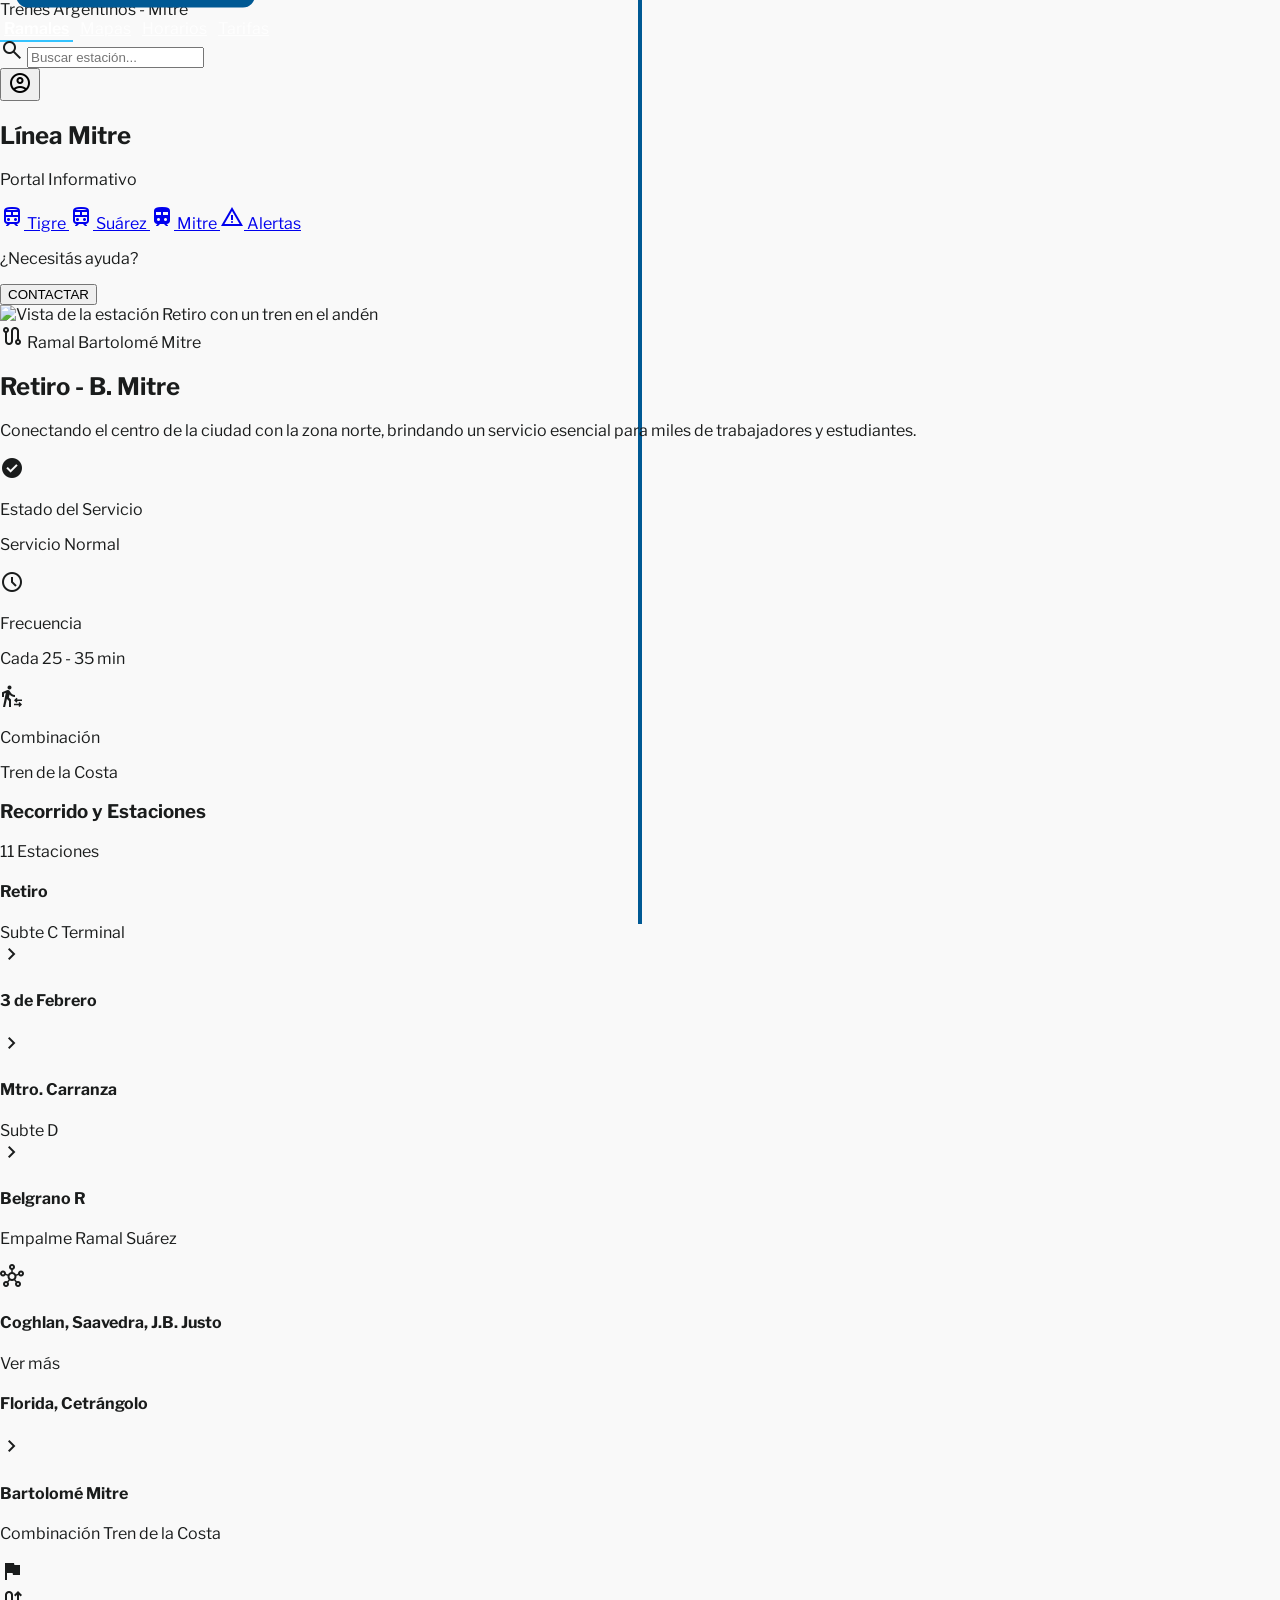
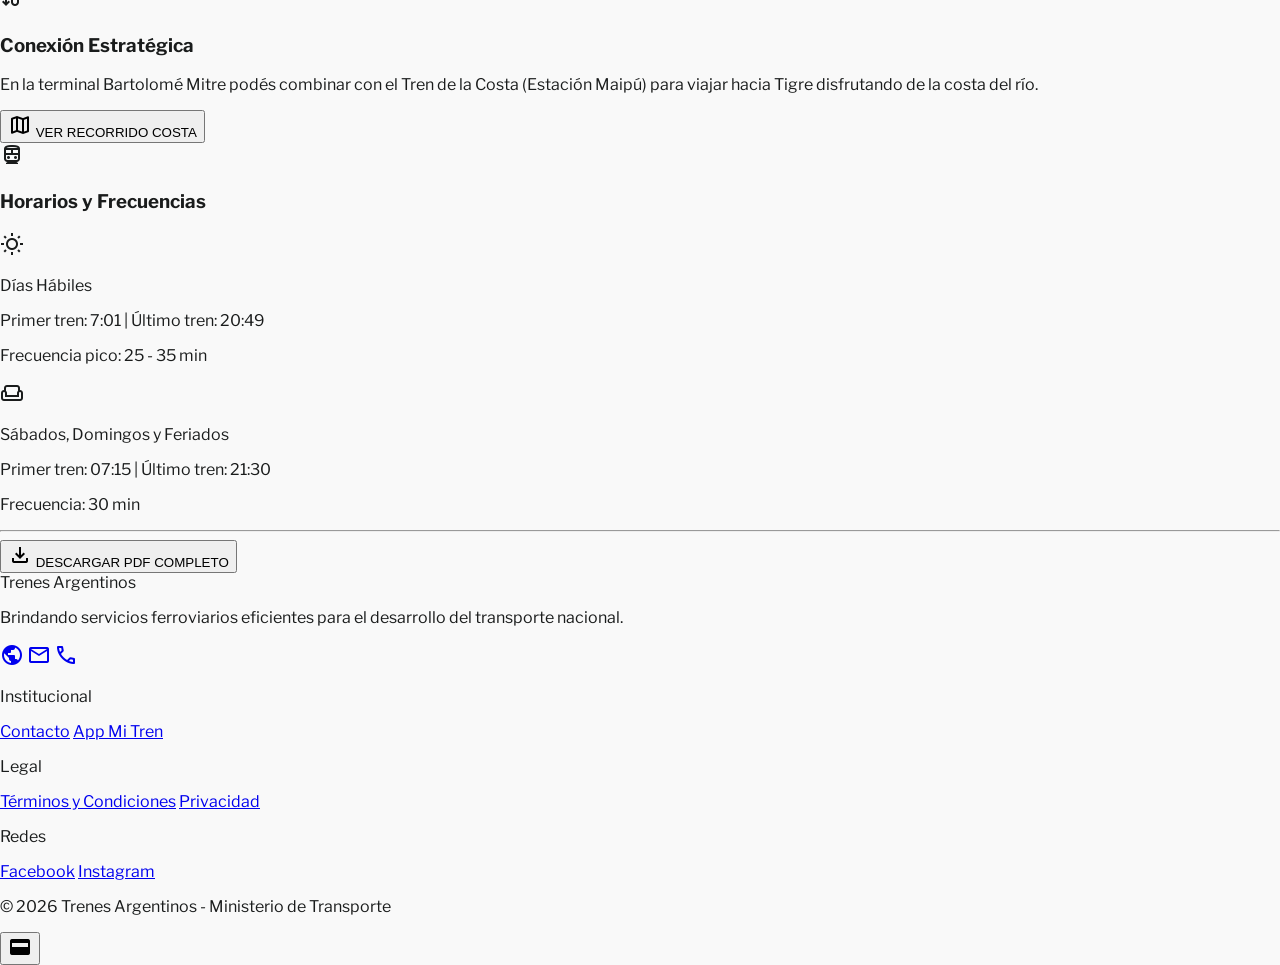
==== index.html @ c7ecccbd "Primer commit" ====
<!DOCTYPE html>
<html lang="es">
<head>
  <meta charset="utf-8">
  <meta content="width=device-width, initial-scale=1.0" name="viewport">
  <title>Ramal Bartolomé Mitre | Trenes Argentinos</title>
  <script src="https://cdn.tailwindcss.com?plugins=forms,container-queries"></script>
  <link href="https://fonts.googleapis.com/css2?family=Montserrat:wght@400;500;600;700;800&amp;family=Libre+Franklin:wght@400;500;600&amp;display=swap" rel="stylesheet">
  <link href="https://fonts.googleapis.com/css2?family=Material+Symbols+Outlined:wght,FILL@100..700,0..1&amp;display=swap" rel="stylesheet">
  <script id="tailwind-config">
    tailwind.config = {
      darkMode: "class",
      theme: {
        extend: {
          colors: {
            "surface-container-highest": "#e2e2e2",
            "surface-dim": "#dadada",
            "secondary-fixed-dim": "#78d1ff",
            "on-primary-container": "#ebf2ff",
            "surface-variant": "#e2e2e2",
            "secondary": "#006689",
            "on-secondary-container": "#004d69",
            "secondary-fixed": "#c3e8ff",
            "surface-container-lowest": "#ffffff",
            "on-tertiary-container": "#f1f0ff",
            "on-primary-fixed-variant": "#00497b",
            "surface-container-high": "#e8e8e8",
            "status-normal": "#2E7D32",
            "outline-variant": "#c0c7d2",
            "on-primary-fixed": "#001d35",
            "on-background": "#1a1c1c",
            "primary": "#005994",
            "on-tertiary-fixed-variant": "#3d4569",
            "on-secondary": "#ffffff",
            "background": "#f9f9f9",
            "on-primary": "#ffffff",
            "surface-bright": "#f9f9f9",
            "primary-fixed-dim": "#9ccaff",
            "tertiary-fixed": "#dde1ff",
            "inverse-surface": "#2f3131",
            "on-surface": "#1a1c1c",
            "background-alt": "#EEEEEE",
            "tertiary-fixed-dim": "#bdc4f0",
            "surface-tint": "#0062a1",
            "on-error-container": "#93000a",
            "surface": "#f9f9f9",
            "inverse-primary": "#9ccaff",
            "on-error": "#ffffff",
            "secondary-container": "#34c3fe",
            "inverse-on-surface": "#f1f1f1",
            "error": "#ba1a1a",
            "surface-container-low": "#f3f3f3",
            "tertiary": "#4c5479",
            "primary-fixed": "#d0e4ff",
            "on-tertiary": "#ffffff",
            "surface-container": "#eeeeee",
            "primary-container": "#0072bb",
            "on-secondary-fixed-variant": "#004d68",
            "error-container": "#ffdad6",
            "tertiary-container": "#646c93",
            "on-secondary-fixed": "#001e2c",
            "outline": "#717882",
            "on-tertiary-fixed": "#11193b",
            "status-alert": "#EE3D44",
            "on-surface-variant": "#404751",
            "status-warning": "#FFD700"
          },
          borderRadius: {
            DEFAULT: "0.25rem",
            lg: "0.5rem",
            xl: "0.75rem",
            full: "9999px"
          },
          spacing: {
            base: "8px",
            "margin-desktop": "32px",
            "container-max": "1200px",
            "margin-mobile": "16px",
            gutter: "24px"
          },
          fontFamily: {
            "label-md": ["Montserrat"],
            "body-md": ["Libre Franklin"],
            "headline-lg-mobile": ["Montserrat"],
            "label-sm": ["Montserrat"],
            "headline-md": ["Montserrat"],
            "body-lg": ["Libre Franklin"],
            "headline-lg": ["Montserrat"],
            "display-lg": ["Montserrat"]
          },
          fontSize: {
            "label-md": ["14px", { lineHeight: "20px", fontWeight: "600" }],
            "body-md": ["16px", { lineHeight: "24px", fontWeight: "400" }],
            "headline-lg-mobile": ["24px", { lineHeight: "32px", fontWeight: "700" }],
            "label-sm": ["12px", { lineHeight: "16px", fontWeight: "500" }],
            "headline-md": ["24px", { lineHeight: "32px", fontWeight: "600" }],
            "body-lg": ["18px", { lineHeight: "28px", fontWeight: "400" }],
            "headline-lg": ["32px", { lineHeight: "40px", fontWeight: "700" }],
            "display-lg": ["48px", { lineHeight: "56px", letterSpacing: "-0.02em", fontWeight: "700" }]
          }
        }
      }
    }
  </script>
  <link rel="stylesheet" href="styles.css">
</head>
<body class="bg-surface text-on-surface font-body-md">
  <a class="skip-link" href="#main-content">Saltar al contenido principal</a>
  <!-- TopAppBar -->
  <header role="banner" class="bg-primary dark:bg-on-primary-fixed fixed top-0 w-full z-50">
    <div class="flex justify-between items-center w-full px-margin-desktop max-w-container-max mx-auto h-16">
      <div class="flex items-center gap-8">
        <span class="text-label-md font-label-md font-bold text-on-primary">Trenes Argentinos - Mitre</span>
        <nav class="hidden md:flex gap-6" aria-label="Menú principal">
          <a class="nav-link nav-active text-on-primary font-medium transition-colors font-label-md text-label-md" href="index.html" aria-current="page">Ramales</a>
          <a class="nav-link text-on-primary/80 font-medium hover:text-secondary-container transition-colors font-label-md text-label-md" href="mapas.html">Mapas</a>
          <a class="nav-link text-on-primary/80 font-medium hover:text-secondary-container transition-colors font-label-md text-label-md" href="horarios.html">Horarios</a>
          <a class="nav-link text-on-primary/80 font-medium hover:text-secondary-container transition-colors font-label-md text-label-md" href="tarifas.html">Tarifas</a>
        </nav>
      </div>
      <div class="flex items-center gap-4">
        <form role="search" aria-label="Buscar estación" class="bg-white/10 rounded-lg px-3 py-1.5 flex items-center gap-2">
          <span class="material-symbols-outlined" aria-hidden="true">search</span>
          <label class="sr-only" for="search-input">Buscar estación</label>
          <input id="search-input" class="bg-transparent border-none text-on-primary placeholder-on-primary/60 text-label-sm focus:ring-0 w-32 md:w-48" placeholder="Buscar estación..." type="search">
        </form>
        <button type="button" class="text-on-primary cursor-pointer" aria-label="Abrir perfil">
          <span class="material-symbols-outlined" aria-hidden="true">account_circle</span>
        </button>
      </div>
    </div>
  </header>
  <div class="flex pt-16 min-h-screen">
    <!-- SideNavBar -->
    <aside aria-label="Panel lateral" class="hidden md:flex flex-col w-64 h-[calc(100vh-64px)] p-base sticky top-16 bg-surface dark:bg-surface-dim border-r border-outline-variant">
      <div class="mb-8 px-4 pt-4">
        <h2 class="text-headline-md font-headline-md text-primary">Línea Mitre</h2>
        <p class="text-label-sm font-label-sm text-on-surface-variant">Portal Informativo</p>
      </div>
      <nav class="space-y-2" aria-label="Navegación de ramales">
        <a class="flex items-center gap-3 px-4 py-3 text-on-surface-variant hover:bg-surface-container-high rounded-lg transition-colors font-label-md text-label-md" href="#">
          <span class="material-symbols-outlined" aria-hidden="true">train</span> Tigre
        </a>
        <a class="flex items-center gap-3 px-4 py-3 text-on-surface-variant hover:bg-surface-container-high rounded-lg transition-colors font-label-md text-label-md" href="#">
          <span class="material-symbols-outlined" aria-hidden="true">train</span> Suárez
        </a>
        <a aria-current="page" class="flex items-center gap-3 px-4 py-3 bg-secondary-container text-on-secondary-container rounded-lg font-bold font-label-md text-label-md" href="#">
          <span class="material-symbols-outlined" aria-hidden="true" style="font-variation-settings: 'FILL' 1;">train</span> Mitre
        </a>
        <a class="flex items-center gap-3 px-4 py-3 text-on-surface-variant hover:bg-surface-container-high rounded-lg transition-colors font-label-md text-label-md" href="#">
          <span class="material-symbols-outlined" aria-hidden="true">warning</span> Alertas
        </a>
      </nav>
      <div class="mt-auto p-4">
        <div class="bg-primary/5 rounded-xl p-4 border border-primary/10">
          <p class="text-label-sm font-bold text-primary mb-2">¿Necesitás ayuda?</p>
          <button type="button" class="w-full bg-primary text-on-primary py-2 rounded-lg text-label-sm font-bold">CONTACTAR</button>
        </div>
      </div>
    </aside>
    <!-- Main Content -->
    <main id="main-content" class="flex-1 px-4 md:px-margin-desktop py-8 max-w-5xl mx-auto">
      <!-- Branch Header Section -->
      <section class="mb-12">
        <div class="relative rounded-3xl overflow-hidden h-[300px] mb-8 group">
          <img class="w-full h-full object-cover transition-transform duration-700 group-hover:scale-105" src="https://lh3.googleusercontent.com/aida-public/[base64]" alt="Vista de la estación Retiro con un tren en el andén">
          <div class="absolute inset-0 bg-gradient-to-t from-primary/90 to-transparent flex flex-col justify-end p-8 md:p-12">
            <div class="flex items-center gap-3 text-secondary-fixed mb-2">
              <span class="material-symbols-outlined" aria-hidden="true">route</span>
              <span class="text-label-md font-bold tracking-widest uppercase">Ramal Bartolomé Mitre</span>
            </div>
            <h1 class="text-on-primary font-headline-lg text-headline-lg md:text-display-lg leading-tight mb-2">Retiro - B. Mitre</h1>
            <p class="text-on-primary/80 max-w-2xl font-body-lg">Conectando el centro de la ciudad con la zona norte, brindando un servicio esencial para miles de trabajadores y estudiantes.</p>
          </div>
        </div>
        <!-- Status Banner -->
        <div class="grid grid-cols-1 md:grid-cols-3 gap-6">
          <div class="bg-status-normal/10 border border-status-normal/20 rounded-2xl p-6 flex items-center gap-4">
            <div class="w-12 h-12 rounded-full bg-status-normal flex items-center justify-center text-white">
              <span class="material-symbols-outlined" aria-hidden="true" style="font-variation-settings: 'FILL' 1;">check_circle</span>
            </div>
            <div>
              <p class="text-label-sm font-bold text-status-normal uppercase">Estado del Servicio</p>
              <p class="text-headline-md font-headline-md text-on-surface">Servicio Normal</p>
            </div>
          </div>
          <div class="bg-surface-container rounded-2xl p-6 flex items-center gap-4 border border-outline-variant">
            <div class="w-12 h-12 rounded-full bg-primary flex items-center justify-center text-white">
              <span class="material-symbols-outlined" aria-hidden="true">schedule</span>
            </div>
            <div>
              <p class="text-label-sm font-bold text-primary uppercase">Frecuencia</p>
              <p class="text-headline-md font-headline-md text-on-surface">Cada 25 - 35 min</p>
            </div>
          </div>
          <div class="bg-secondary-fixed rounded-2xl p-6 flex items-center gap-4 border border-secondary/10">
            <div class="w-12 h-12 rounded-full bg-secondary flex items-center justify-center text-white">
              <span class="material-symbols-outlined" aria-hidden="true">transfer_within_a_station</span>
            </div>
            <div>
              <p class="text-label-sm font-bold text-secondary uppercase">Combinación</p>
              <p class="text-headline-md font-headline-md text-on-surface">Tren de la Costa</p>
            </div>
          </div>
        </div>
      </section>
      <!-- Stations List (Asymmetric Bento Layout) -->
      <section class="grid grid-cols-1 lg:grid-cols-12 gap-gutter mb-12">
        <!-- Station Timeline (Left Column) -->
        <div class="lg:col-span-7 bg-white rounded-3xl p-8 border border-outline-variant shadow-sm">
          <div class="flex items-center justify-between mb-8">
            <h3 class="text-headline-md font-headline-md text-primary">Recorrido y Estaciones</h3>
            <span class="text-label-sm font-bold text-on-surface-variant bg-surface-container px-3 py-1 rounded-full">11 Estaciones</span>
          </div>
          <div class="space-y-0" role="list" aria-label="Lista de estaciones">
            <div class="station-item flex items-center gap-6 group" role="listitem">
              <div class="station-dot relative w-10 flex flex-col items-center">
                <div class="w-4 h-4 rounded-full bg-primary border-4 border-white shadow-md z-10 group-hover:scale-125 transition-transform"></div>
              </div>
              <div class="flex-1 py-4 flex items-center justify-between border-b border-outline-variant/30 group-hover:bg-primary/5 transition-colors px-4 rounded-xl">
                <div>
                  <h4 class="font-bold text-on-surface text-body-lg">Retiro</h4>
                  <div class="flex gap-2 mt-1">
                    <span class="px-2 py-0.5 bg-secondary-container/20 text-on-secondary-container text-[10px] font-bold rounded uppercase">Subte C</span>
                    <span class="px-2 py-0.5 bg-secondary-container/20 text-on-secondary-container text-[10px] font-bold rounded uppercase">Terminal</span>
                  </div>
                </div>
                <span class="material-symbols-outlined station-action-icon text-outline group-hover:text-primary transition-colors" aria-hidden="true">chevron_right</span>
              </div>
            </div>
            <div class="station-item flex items-center gap-6 group" role="listitem">
              <div class="station-dot relative w-10 flex flex-col items-center">
                <div class="w-3 h-3 rounded-full bg-outline border-2 border-white z-10 group-hover:bg-primary transition-colors"></div>
              </div>
              <div class="flex-1 py-4 flex items-center justify-between border-b border-outline-variant/30 group-hover:bg-primary/5 transition-colors px-4 rounded-xl">
                <h4 class="font-medium text-on-surface-variant text-body-md">3 de Febrero</h4>
                <span class="material-symbols-outlined station-action-icon text-outline group-hover:text-primary transition-colors" aria-hidden="true">chevron_right</span>
              </div>
            </div>
            <div class="station-item flex items-center gap-6 group" role="listitem">
              <div class="station-dot relative w-10 flex flex-col items-center">
                <div class="w-3 h-3 rounded-full bg-outline border-2 border-white z-10 group-hover:bg-primary transition-colors"></div>
              </div>
              <div class="flex-1 py-4 flex items-center justify-between border-b border-outline-variant/30 group-hover:bg-primary/5 transition-colors px-4 rounded-xl">
                <div>
                  <h4 class="font-medium text-on-surface-variant text-body-md">Mtro. Carranza</h4>
                  <span class="px-2 py-0.5 bg-secondary-container/20 text-on-secondary-container text-[10px] font-bold rounded uppercase">Subte D</span>
                </div>
                <span class="material-symbols-outlined station-action-icon text-outline group-hover:text-primary transition-colors" aria-hidden="true">chevron_right</span>
              </div>
            </div>
            <div class="station-item flex items-center gap-6 group" role="listitem">
              <div class="station-dot relative w-10 flex flex-col items-center">
                <div class="w-4 h-4 rounded-full bg-primary border-4 border-white shadow-md z-10 group-hover:scale-125 transition-transform"></div>
              </div>
              <div class="flex-1 py-4 flex items-center justify-between border-b border-outline-variant/30 bg-surface-container-low px-4 rounded-xl">
                <div>
                  <h4 class="font-bold text-on-surface text-body-lg">Belgrano R</h4>
                  <p class="text-label-sm text-primary font-bold">Empalme Ramal Suárez</p>
                </div>
                <span class="material-symbols-outlined" aria-hidden="true">hub</span>
              </div>
            </div>
            <div class="station-item flex items-center gap-6 group" role="listitem">
              <div class="station-dot relative w-10 flex flex-col items-center">
                <div class="w-3 h-3 rounded-full bg-outline border-2 border-white z-10"></div>
              </div>
              <div class="flex-1 py-4 flex items-center justify-between border-b border-outline-variant/30 group-hover:bg-primary/5 transition-colors px-4 rounded-xl">
                <h4 class="font-medium text-on-surface-variant text-body-md">Coghlan, Saavedra, J.B. Justo</h4>
                <span class="text-label-sm italic text-outline">Ver más</span>
              </div>
            </div>
            <div class="station-item flex items-center gap-6 group" role="listitem">
              <div class="station-dot relative w-10 flex flex-col items-center">
                <div class="w-3 h-3 rounded-full bg-outline border-2 border-white z-10"></div>
              </div>
              <div class="flex-1 py-4 flex items-center justify-between border-b border-outline-variant/30 group-hover:bg-primary/5 transition-colors px-4 rounded-xl">
                <h4 class="font-medium text-on-surface-variant text-body-md">Florida, Cetrángolo</h4>
                <span class="material-symbols-outlined station-action-icon text-outline group-hover:text-primary transition-colors" aria-hidden="true">chevron_right</span>
              </div>
            </div>
            <div class="station-item flex items-center gap-6 group" role="listitem">
              <div class="station-dot relative w-10 flex flex-col items-center">
                <div class="w-4 h-4 rounded-full bg-primary border-4 border-white shadow-md z-10 group-hover:scale-125 transition-transform"></div>
              </div>
              <div class="flex-1 py-4 flex items-center justify-between bg-primary/5 px-4 rounded-xl">
                <div>
                  <h4 class="font-bold text-primary text-body-lg">Bartolomé Mitre</h4>
                  <p class="text-label-sm text-secondary font-bold">Combinación Tren de la Costa</p>
                </div>
                <span class="material-symbols-outlined" aria-hidden="true" style="font-variation-settings: 'FILL' 1;">flag</span>
              </div>
            </div>
          </div>
        </div>
        <!-- Details Panel (Right Column) -->
        <div class="lg:col-span-5 flex flex-col gap-gutter">
          <div class="bg-secondary-container text-on-secondary-container rounded-3xl p-8 relative overflow-hidden group">
            <div class="relative z-10">
              <div class="flex items-center gap-2 mb-4">
                <span class="material-symbols-outlined" aria-hidden="true">swap_calls</span>
                <h3 class="text-headline-md font-headline-md">Conexión Estratégica</h3>
              </div>
              <p class="mb-6 font-medium text-body-md">En la terminal <span class="font-bold">Bartolomé Mitre</span> podés combinar con el <span class="underline">Tren de la Costa</span> (Estación Maipú) para viajar hacia Tigre disfrutando de la costa del río.</p>
              <button type="button" class="bg-on-secondary-container text-white px-6 py-3 rounded-xl font-bold flex items-center gap-2 hover:opacity-90 transition-opacity">
                <span class="material-symbols-outlined" aria-hidden="true">map</span> VER RECORRIDO COSTA
              </button>
            </div>
            <span class="material-symbols-outlined absolute -bottom-8 -right-8 text-[160px] opacity-10 transform -rotate-12 group-hover:rotate-0 transition-transform duration-500" aria-hidden="true">directions_subway</span>
          </div>
          <div class="bg-surface-container rounded-3xl p-8 border border-outline-variant">
            <h3 class="text-headline-md font-headline-md text-primary mb-6">Horarios y Frecuencias</h3>
            <div class="space-y-6">
              <div class="flex items-start gap-4">
                <div class="w-10 h-10 rounded-lg bg-primary/10 flex items-center justify-center text-primary flex-shrink-0">
                  <span class="material-symbols-outlined" aria-hidden="true">wb_sunny</span>
                </div>
                <div>
                  <p class="font-bold text-on-surface">Días Hábiles</p>
                  <p class="text-label-sm text-on-surface-variant">Primer tren: 7:01 | Último tren: 20:49</p>
                  <p class="text-label-sm font-bold text-primary mt-1">Frecuencia pico: 25 - 35 min</p>
                </div>
              </div>
              <div class="flex items-start gap-4">
                <div class="w-10 h-10 rounded-lg bg-primary/10 flex items-center justify-center text-primary flex-shrink-0">
                  <span class="material-symbols-outlined" aria-hidden="true">weekend</span>
                </div>
                <div>
                  <p class="font-bold text-on-surface">Sábados, Domingos y Feriados</p>
                  <p class="text-label-sm text-on-surface-variant">Primer tren: 07:15 | Último tren: 21:30</p>
                  <p class="text-label-sm font-bold text-primary mt-1">Frecuencia: 30 min</p>
                </div>
              </div>
            </div>
            <hr class="my-6 border-outline-variant">
            <button type="button" class="w-full py-4 border-2 border-primary text-primary rounded-xl font-bold flex items-center justify-center gap-2 hover:bg-primary hover:text-white transition-all">
              <span class="material-symbols-outlined" aria-hidden="true">download</span> DESCARGAR PDF COMPLETO
            </button>
          </div>
        </div>
      </section>
    </main>
  </div>
  <!-- Footer -->
  <footer role="contentinfo" class="bg-surface-container-highest dark:bg-inverse-surface border-t border-outline-variant mt-16">
    <div class="w-full py-12 px-margin-desktop max-w-container-max mx-auto flex flex-col md:flex-row justify-between gap-8">
      <div class="flex flex-col gap-4">
        <span class="text-label-md font-label-md font-bold text-primary">Trenes Argentinos</span>
        <p class="text-label-sm font-label-sm text-on-surface-variant max-w-xs">Brindando servicios ferroviarios eficientes para el desarrollo del transporte nacional.</p>
        <div class="flex gap-4 mt-2">
          <a class="text-on-surface-variant hover:text-primary transition-all" href="#" aria-label="Visitar sitio web institucional"><span class="material-symbols-outlined" aria-hidden="true">public</span></a>
          <a class="text-on-surface-variant hover:text-primary transition-all" href="#" aria-label="Enviar un correo"><span class="material-symbols-outlined" aria-hidden="true">mail</span></a>
          <a class="text-on-surface-variant hover:text-primary transition-all" href="#" aria-label="Llamar al servicio de atención"><span class="material-symbols-outlined" aria-hidden="true">call</span></a>
        </div>
      </div>
      <div class="grid grid-cols-2 md:grid-cols-3 gap-8">
        <div class="flex flex-col gap-3">
          <p class="text-label-md font-bold text-on-surface">Institucional</p>
          <a class="text-label-sm font-label-sm text-on-surface-variant hover:text-primary underline transition-all" href="#">Contacto</a>
          <a class="text-label-sm font-label-sm text-on-surface-variant hover:text-primary underline transition-all" href="#">App Mi Tren</a>
        </div>
        <div class="flex flex-col gap-3">
          <p class="text-label-md font-bold text-on-surface">Legal</p>
          <a class="text-label-sm font-label-sm text-on-surface-variant hover:text-primary underline transition-all" href="#">Términos y Condiciones</a>
          <a class="text-label-sm font-label-sm text-on-surface-variant hover:text-primary underline transition-all" href="#">Privacidad</a>
        </div>
        <div class="flex flex-col gap-3">
          <p class="text-label-md font-bold text-on-surface">Redes</p>
          <a class="text-label-sm font-label-sm text-on-surface-variant hover:text-primary underline transition-all" href="#">Facebook</a>
          <a class="text-label-sm font-label-sm text-on-surface-variant hover:text-primary underline transition-all" href="#">Instagram</a>
        </div>
      </div>
    </div>
    <div class="w-full py-6 px-margin-desktop max-w-container-max mx-auto border-t border-outline-variant/30 text-center md:text-left">
      <p class="text-label-sm font-label-sm text-on-surface-variant">© 2026 Trenes Argentinos - Ministerio de Transporte</p>
    </div>
  </footer>
  <!-- FAB (Contextual for Ticket Purchase/SUBE) -->
  <button type="button" class="fixed bottom-8 right-8 bg-primary text-on-primary w-14 h-14 rounded-full shadow-lg flex items-center justify-center hover:scale-110 transition-transform z-40" aria-label="Comprar pasaje o tarjeta SUBE">
    <span class="material-symbols-outlined" aria-hidden="true" style="font-variation-settings: 'FILL' 1;">credit_card</span>
  </button>
  <script src="script.js"></script>
</body>
</html>
---- styles.css ----
:root {
  color-scheme: light;
}
body {
  margin: 0;
  min-height: 100vh;
  font-family: 'Libre Franklin', sans-serif;
  background-color: #f9f9f9;
  color: #1a1c1c;
}
.skip-link {
  position: absolute;
  left: 1rem;
  top: 1rem;
  transform: translateY(-120%);
  background: #005994;
  color: #ffffff;
  padding: 0.75rem 1rem;
  border-radius: 0.75rem;
  z-index: 60;
  transition: transform .2s ease-in-out;
  text-decoration: none;
}
.skip-link:focus {
  transform: translateY(0);
}
.sr-only {
  position: absolute;
  width: 1px;
  height: 1px;
  padding: 0;
  margin: -1px;
  overflow: hidden;
  clip: rect(0, 0, 0, 0);
  white-space: nowrap;
  border: 0;
}
button[type="button"],
button[type="submit"] {
  cursor: pointer;
}
.station-dot::before {
  content: '';
  position: absolute;
  left: 50%;
  top: -24px;
  bottom: -24px;
  width: 4px;
  background-color: #005994;
  transform: translateX(-50%);
  z-index: -1;
}
.station-item:first-child .station-dot::before { top: 50%; }
.station-item:last-child .station-dot::before { bottom: 50%; }
.glass-effect {
  background: rgba(255, 255, 255, 0.8);
  backdrop-filter: blur(10px);
}

/* Navbar link states */
.nav-link {
  color: rgba(255,255,255,0.8);
  padding: 0.125rem 0.25rem;
  border-bottom: 2px solid transparent;
}
.nav-link:hover {
  color: #cfeefd;
}
.nav-active {
  color: #ffffff;
  border-bottom-color: #34c3fe;
  font-weight: 600;
}
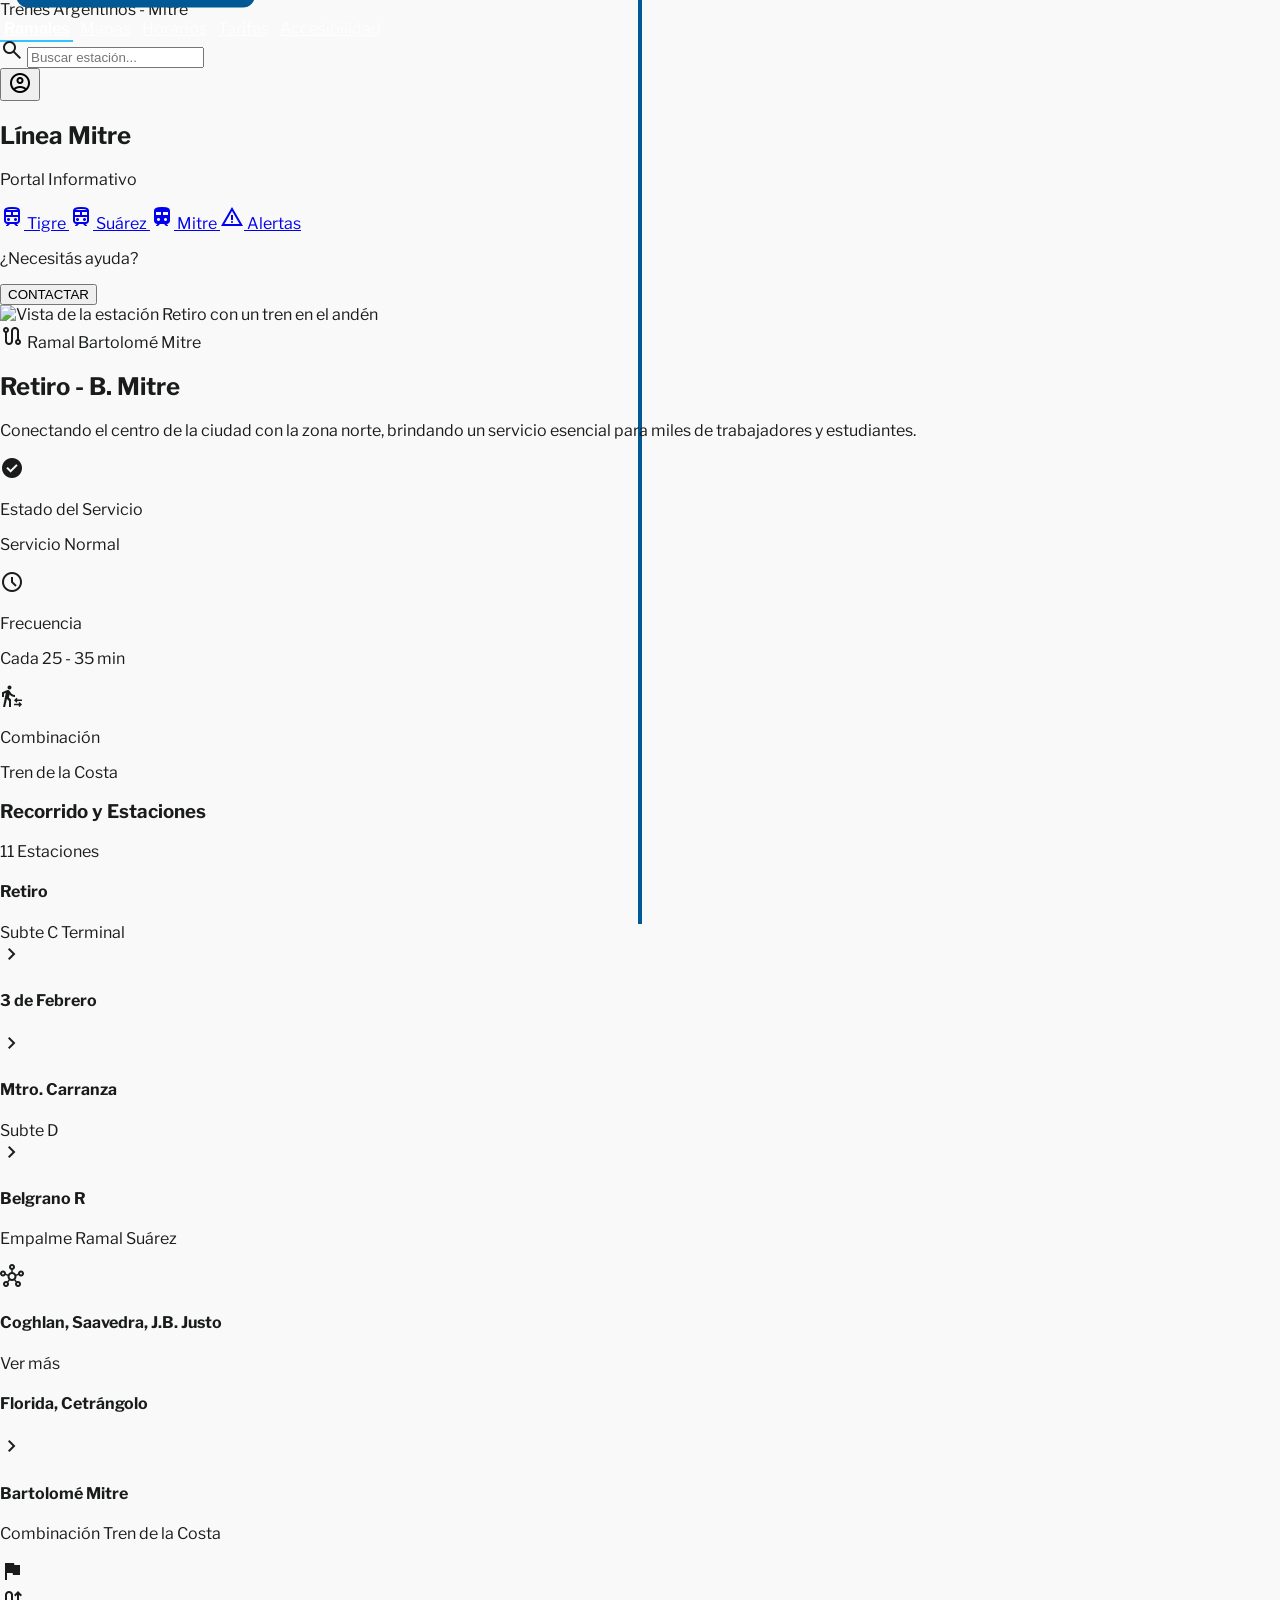
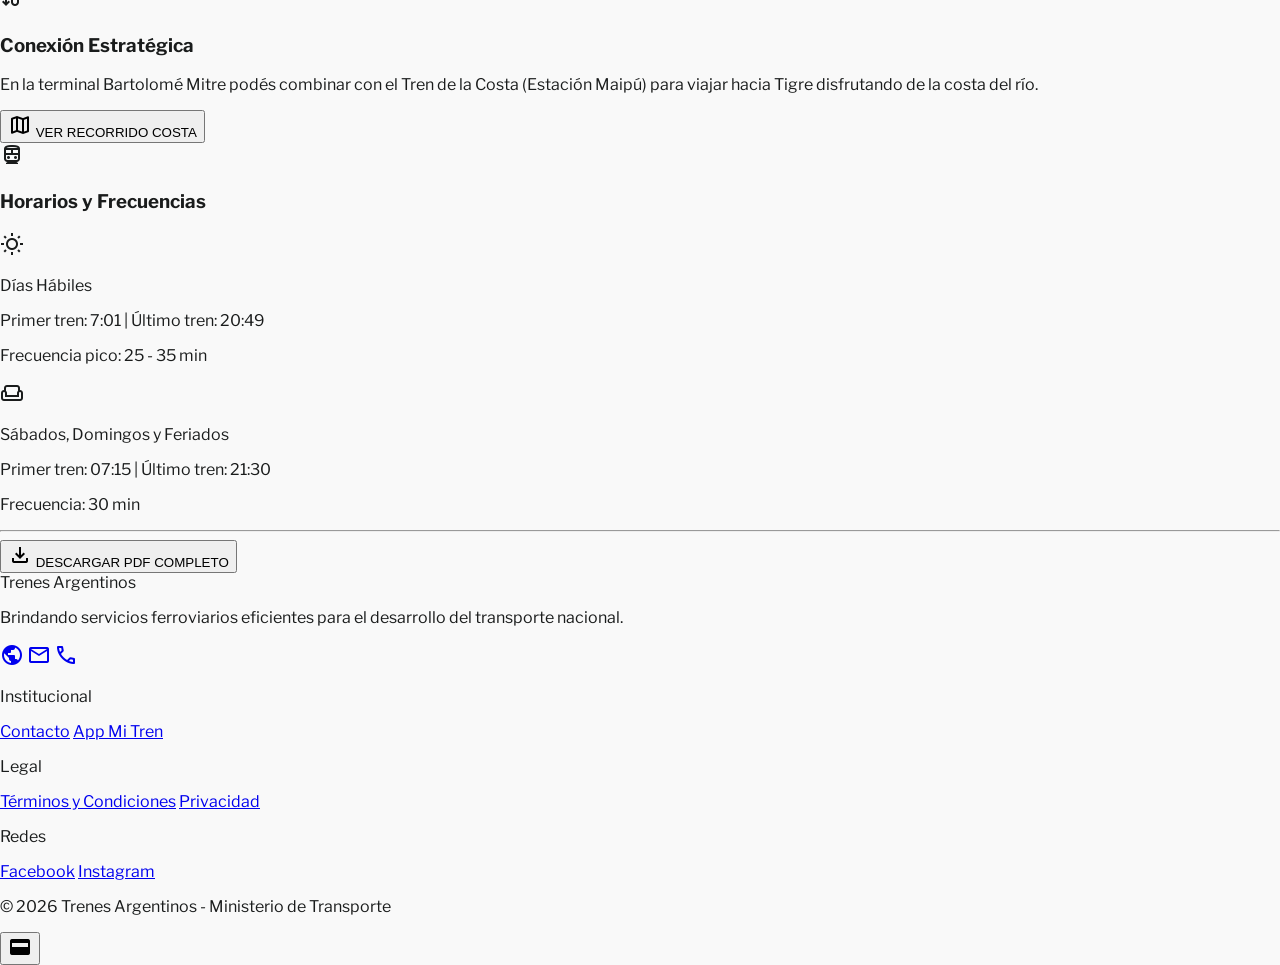
==== commit 4c5d5ae9: "Añado foro de accesibilidad" ====
--- a/index.html
+++ b/index.html
@@ -116,6 +116,7 @@
           <a class="nav-link text-on-primary/80 font-medium hover:text-secondary-container transition-colors font-label-md text-label-md" href="mapas.html">Mapas</a>
           <a class="nav-link text-on-primary/80 font-medium hover:text-secondary-container transition-colors font-label-md text-label-md" href="horarios.html">Horarios</a>
           <a class="nav-link text-on-primary/80 font-medium hover:text-secondary-container transition-colors font-label-md text-label-md" href="tarifas.html">Tarifas</a>
+          <a class="nav-link text-on-primary/80 font-medium hover:text-secondary-container transition-colors font-label-md text-label-md" href="foro.html">Accesibilidad</a>
         </nav>
       </div>
       <div class="flex items-center gap-4">
